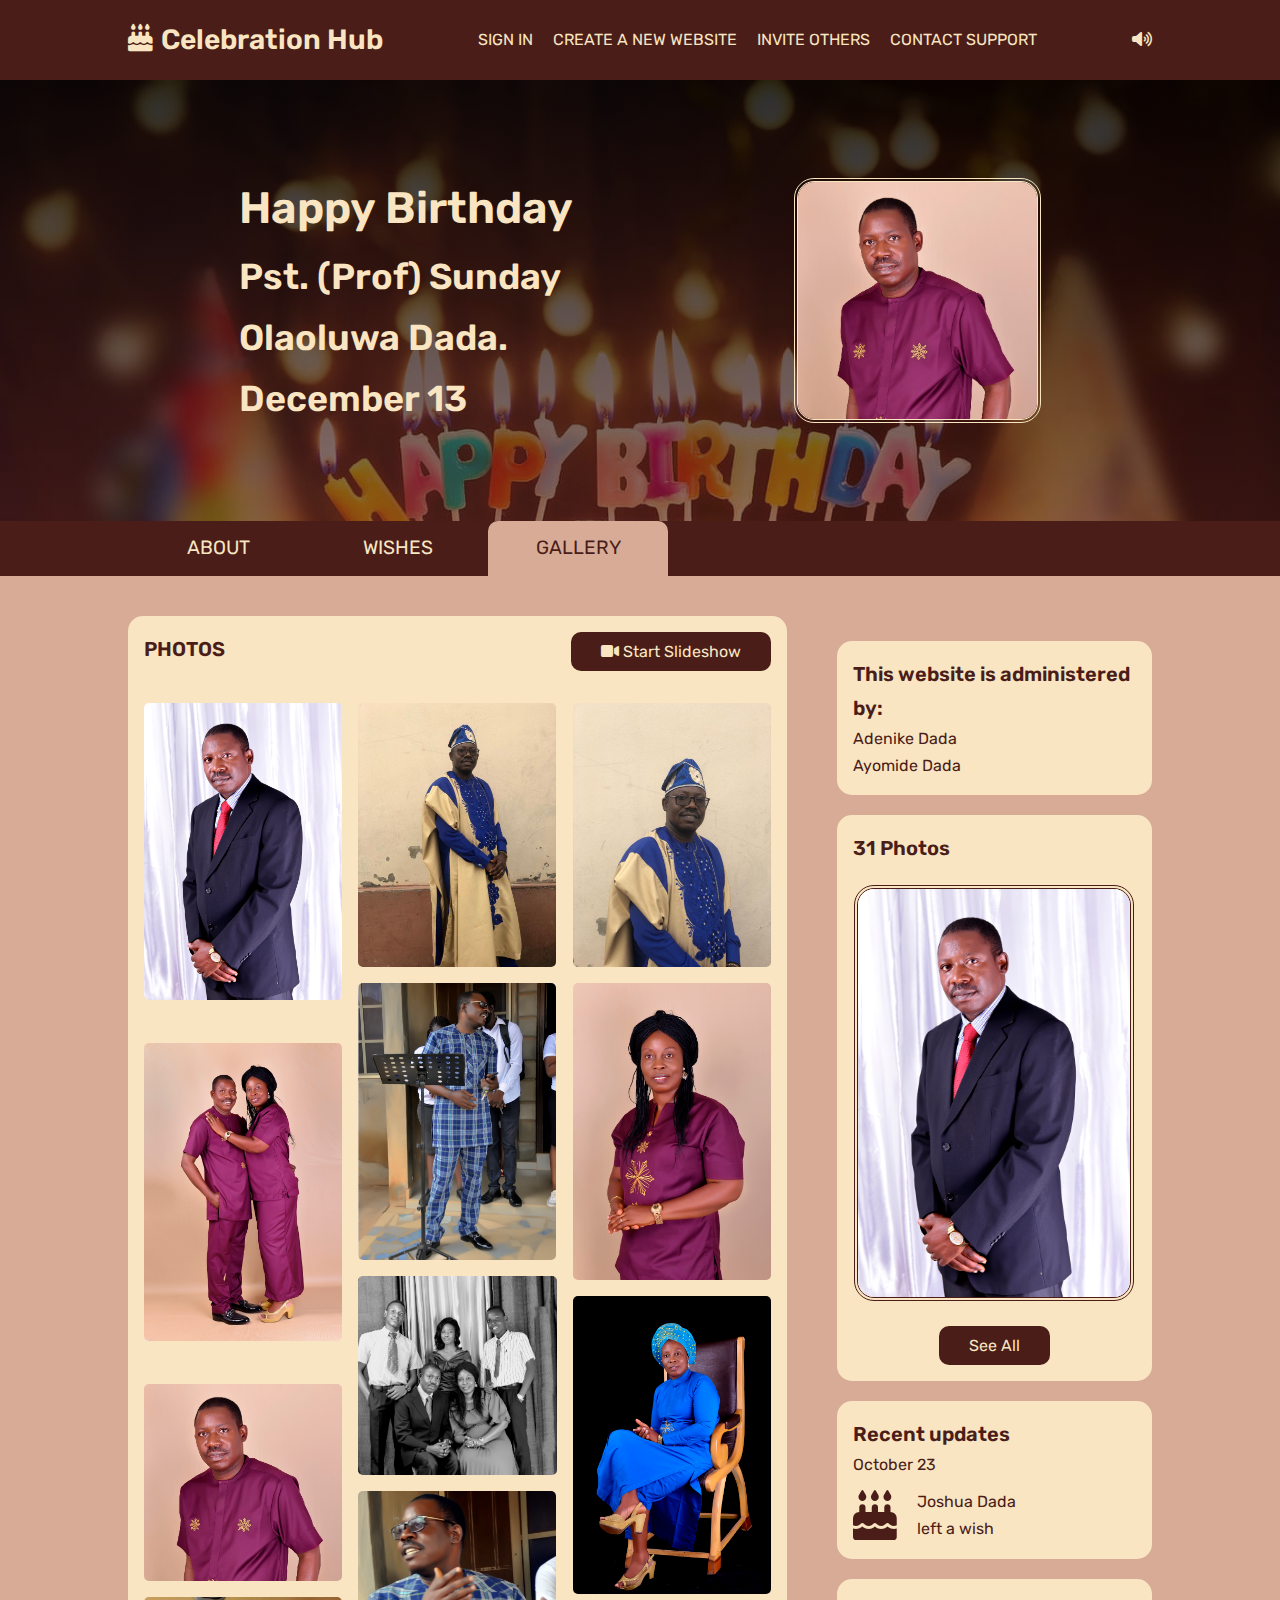
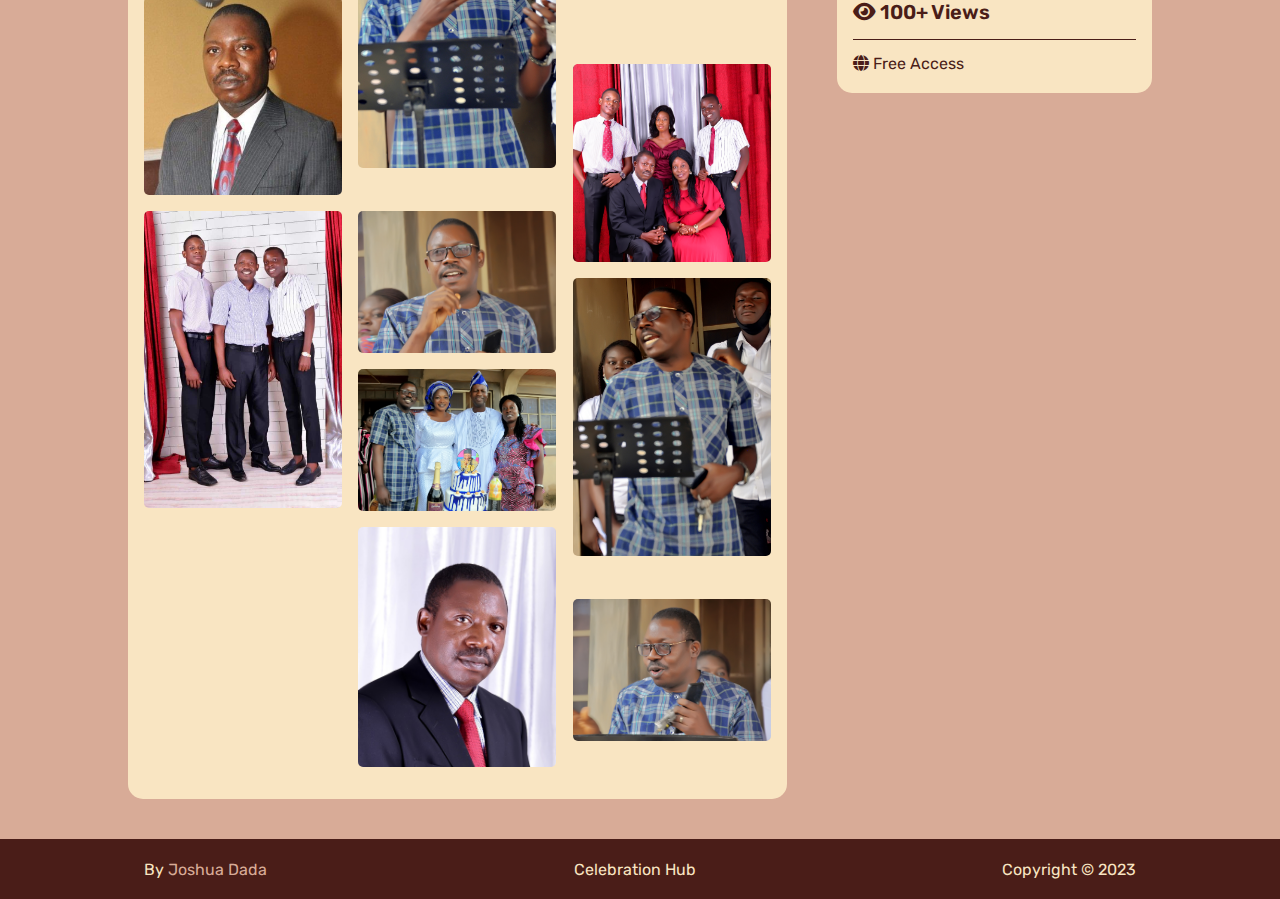
==== gallery.html @ 8f3d69f4 "Celebration Hub" ====
<!DOCTYPE html>
<html lang="en">
<head>
    <meta charset="UTF-8">
    <meta name="viewport" content="width=device-width, initial-scale=1.0">
    <title>Sunday Dada || Celebration Hub</title>
    <link rel="stylesheet" href="https://cdnjs.cloudflare.com/ajax/libs/font-awesome/6.5.1/css/all.min.css">
    <link rel="stylesheet" href="./CSS/all.min.css">
    <link rel="stylesheet" href="./CSS/styles.css">
</head>
<body>
    <div class="display-normal">
        <!-- HEADER -->

        <div class="header">
            <div class="container">
                <div class="hdr-1">
                    <i class="fa-solid fa-cake"></i>
                    <h2>Celebration Hub</h2>
                </div>
                
                <div class="hdr-2">
                    <ul>
                        <li>Sign In</li>
                        <li>Create a new Website</li>
                        <li>Invite Others</li>
                        <li>Contact Support</li>
                    </ul>
                </div>
                
                <div class="hdr-3">
                    <i class="fa-solid fa-volume-up"></i>
                    <i class="fa-solid fa-bars bar-btn"></i>
                </div>
            </div>
        </div>
    
        <!-- Welcome-Display -->
    
        <div id="top" class="welcome-display">
            <div class="container"> 
                <h1>
                    <span>Happy Birthday</span> <br>
                    Pst. (Prof) Sunday <br> Olaoluwa Dada. <br> December 13
                </h1>
                <img src="./Img/5.JPG" alt="celebrant-img">
            </div>
        </div>
    

        <!-- Sub Header -->

        <div class="sub-header">
            <div class="container">
                <ul>
                    <li onclick="window.location = './index.html'" class="link-1">ABOUT</li>
                    <li class="link-2">WISHES</li>
                    <li class="link-3 active">GALLERY</li>
                </ul>
            </div>
        </div>
        
        <!-- DIVISION -->
        
        <div class="division">
            <div class="container">
                <div class="div-1">
                    <!-- GALLERY SECTION -->
                    
                    <div class="gallery">
                        <div class="gall-hd"> 
                            <h3>PHOTOS</h3>
                            <button class="btn slide-btn1"><i class="fa-solid fa-video"></i> Start Slideshow</button>
                        </div>
                        
                        <div class="pictures">
                            <div class="pic">
                                <img src="./Img/1.JPG" alt="">
                            </div>
                            <div class="pic">
                                <img src="./Img/2.JPG" alt="">
                            </div>
                            <div class="pic">
                                <img src="./Img/3.JPG" alt="">
                            </div>
                            <div class="pic">
                                <img src="./Img/4.JPG" alt="">
                            </div>
                            <div class="pic">
                                <img src="./Img/5.JPG" alt="">
                            </div>
                            <div class="pic">
                                <img src="./Img/6.JPG" alt="">
                            </div>
                            <div class="pic">
                                <img src="./Img/7.JPG" alt="">
                            </div>
                            <div class="pic">
                                <img src="./Img/8.JPG" alt="">
                            </div>
                            <div class="pic">
                                <img src="./Img/9.JPG" alt="">
                            </div>
                            <div class="pic">
                                <img src="./Img/10.JPG" alt="">
                            </div>
                            <div class="pic">
                                <img src="./Img/11.JPG" alt="">
                            </div>
                            <div class="pic">
                                <img src="./Img/12.JPG" alt="">
                            </div>
                            <div class="pic">
                                <img src="./Img/13.JPG" alt="">
                            </div>
                            <div class="pic">
                                <img src="./Img/14.JPG" alt="">
                            </div>
                            <div class="pic">
                                <img src="./Img/15.JPG" alt="">
                            </div>
                            <div class="pic">
                                <img src="./Img/16.JPG" alt="">
                            </div>
                            <div class="pic">
                                <img src="./Img/17.JPG" alt="">
                            </div>
                            <div class="pic">
                                <img src="./Img/18.JPG" alt="">
                            </div>
                            <div class="pic">
                                <img src="./Img/19.JPG" alt="">
                            </div>
                            <div class="pic">
                                <img src="./Img/20.JPG" alt="">
                            </div>
                            <div class="pic">
                                <img src="./Img/21.JPG" alt="">
                            </div>
                            <div class="pic">
                                <img src="./Img/22.JPG" alt="">
                            </div>
                            <div class="pic">
                                <img src="./Img/23.JPG" alt="">
                            </div>
                            <div class="pic">
                                <img src="./Img/24.JPG" alt="">
                            </div>
                        </div>

                    </div>
                </div>
                
                <div class="div-2">
                    <div class="sub sub-one">
                        <h3>This website is administered by:</h3>
                        <p>Adenike Dada</p>
                        <p>Ayomide Dada</p>
                    </div>

                    <div class="sub sub-two">
                        <h3>31 Photos</h3>
                        <div class="img-container">
                            <img src="./Img/1.JPG" alt="">
                        </div>

                        <button class="btn see-all">See All</button>
                    </div>
                    
                    <div class="sub sub-three">
                        <h3>Recent updates</h3>
                        <p class="date">October 23</p>
                        <div class="info">
                            <i class="fa-solid fa-cake"></i>
                            <div>
                                <p>Joshua Dada</p>
                                <a href="#">left a wish</a>
                            </div>
                        </div>
                    </div>
                    
                    <div class="sub sub-four">
                        <h3>
                            <i class="fa-solid fa-eye"></i>
                            100+ Views
                        </h3>
                        
                        <p><i class="fa-solid fa-globe"></i> Free Access</p>
                    </div>
                </div>
            </div>
        </div>
        
        
        <!-- back to top -->
        
        <a href="#top"><div class="back-2-top">
            <i class="fa-solid fa-chevron-up"></i>
        </div></a>
        
        <!-- FOOTER -->
        
        <footer>
            <div class="container">
                
                <p>By <a href="https://developerdeejosh.netlify.app">Joshua Dada</a></p>
                
                <p>Celebration Hub</p>
                
                <p>Copyright &copy; 2023</p>
            </div>
        </footer> 
    </div>
    <div class="slide-view">
        <i class="font fa-solid fa-chevron-left"></i>
        <div class="slide-img">
            <button class="btn slide-btn2"><i class="fa-solid fa-video"></i> Start Slideshow</button>
            <img src="./Img/10.JPG" alt="">
        </div>
        <i class="font fa-solid fa-chevron-right"></i>

        <p class="count-indicator"><span id="count">1</span> of 24</p>
        <p class="x-mark"><i class="fa-solid fa-xmark"></i></p>
    </div>
    
    <script src="./script2.js"></script>
</body>
</html>
---- CSS/styles.css ----
/********* GOOGLE FONTS *********/
@import url('https://fonts.googleapis.com/css2?family=Rubik:wght@300;400;500;600;700&display=swap');
/********* VARIABLES CSS *********/
:root 
{
  --header-height: 3.5rem; /*56px*/

  /******* Colors *******/  /*Color mode HSL(hue, saturation, lightness)*/
 
  /* --color-white: hsl(252, 30%, var(--white-color-lightness));
  --color-light: hsl(252, 30%, var(--light-color-lightness)); */
  --color-gray: rgb(158, 152, 179);
  /* --color-primary: hsl(278, 73%, 47%); */
  /* --color-primary: hsl(var(--primary-color-hue), 73%, 47%);
  --color-dark: hsl(252, 30%, var(--dark-color-lightness)); */

  --color-white: #FFF;
  --color-primary:#F9E5C2;
  --color-dark: #4A1D18;
  --color-dark: #4A1D18;
  --color-light: #DEB7AA;
  --color-light: #E4B9A8;
  --color-light: #D8AB97;
  /* --color-light: #200605; */

  /******* Font and typography *******/
  /*.5rem = 8px | 1rem = 16px ...*/
  --body-font: 'Rubik', sans-serif;
  --h1-font-size: 2.25rem;
  --h2-font-size: 1.75rem;
  --h3-font-size: 1.25rem;
  --normal-font-size: 1rem;
  --small-font-size: .875rem;

  /******* Font weight *******/
  --font-medium: 400;
  --font-semi-bold: 600;

  /******* Margenes Bottom *******/
  /*.5rem = 8px | 1rem = 16px ...*/
  --m-0-5: .5rem;
  --m-0-75: .75rem;
  --m-1: 1rem;
  --m-1-5: 1.5rem;
  --m-2: 2rem;
  --m-2-5: 2.5rem;

  /******* Card padding *******/
  --card-padding:1.9rem 0.95rem;

  /******* Border radius *******/
  --border-radius: 1.25rem;

  /******* Box shadow *******/
  --box-shadow: 0px 5px 20px 0px rgba(69, 67, 96, 0.1);
}

  
/******* Scroll Bar *******/

/* ::-webkit-scrollbar{
  width: 16px;
}


::-webkit-scrollbar-track {
  box-shadow: inset 0 0 5px rgb(26, 26, 26);
  background-color: rgb(204, 204, 204);
} */


/* Handle */
/* ::-webkit-scrollbar-thumb {
  background-color: var(--color-primary);
} */



/******* Responsive Typography *******/
@media screen and (max-width:992px) {
  :root{
    --h1-font-size: 1.75rem;
    --h2-font-size: 1.5rem;
    --h3-font-size: 1rem;
    --normal-font-size: .938rem;
    --small-font-size: .813rem;
  }

}

/******* Base *******/
*{
  margin: 0;
  padding: 0;
  box-sizing: border-box;
  scroll-behavior: smooth;
}

html{
  scroll-behavior: smooth;
}

body,input,button,textarea{
  font-family: var(--body-font);
  font-size: var(--normal-font-size);
}

body{
  background-color: var(--color-light);
  color: var(--color-dark);
  line-height: 1.7;
  font-weight: var(--font-medium);
  position: relative;
}

img{
  max-width: 100%;
  height: auto;
  vertical-align: middle;
}

ul{
  list-style: none;
}

a{
  text-decoration: none;
  color: var(--color-dark);
}

h1,h2,h3{
  font-weight: var(--font-semi-bold);
}

h1{
  font-size: var(--h1-font-size);
}

h2{
  font-size: var(--h2-font-size);
}

h3{
  font-size: var(--h3-font-size);
}

.btn{
  background-color: var(--color-dark);
  color: var(--color-primary);
  padding: 10px 30px;
  border: none;
  border-radius: 10px;
}

@media screen and (max-width: 600px) {
  .btn{
    padding: 5px 10px;
  }
}

.btn:hover{
  cursor: pointer;
}

.fa-solid{
  cursor: pointer;
}

/******* Layout *******/
.container{
  max-width: 1024px;
  margin: auto;
  /* overflow: hidden; */
}


/* BASIC STYLING */

/* HEADER */

.header{
  background-color: var(--color-dark);
  color: var(--color-primary);
  padding: var(--m-1);
}

.header .container{
  display: flex;
  justify-content: space-between;
  align-items: center;
}

.hdr-1{
  display: flex;
  align-items: center;
  gap: 8px;
}

.hdr-1 i{
  font-size: var(--h2-font-size);
  padding-bottom: 4px;
}

.hdr-2 ul{
  display: flex;
  justify-content: space-between;
  gap: 20px;
  text-transform: uppercase;
}

.hdr-3 .fa-bars{
  display: none;
}


/* WELCOME DISPLAY */

.welcome-display{
  height: 49vh;
  background: linear-gradient(#4a1d1867, #4a1d185b), url(/Img/bg-1.jpg);
  background: linear-gradient(rgba(0, 0, 0, 0.815), #4a1d189c), url(/Img/bg-1.jpg);
  background-repeat: no-repeat;
  background-size: cover;
  /* background-position: center; */
}

.welcome-display .container{
  display: flex;
  justify-content: space-around;
  align-items: center;
  padding: var(--m-1) 0;
  height: 100%;
}

.welcome-display h1{
  color: var(--color-primary);
}

.welcome-display h1 span{
  font-size: calc(var(--h1-font-size) + 8px);
}

.welcome-display img{
  height: 245px;
  border-radius: 20px;
  border: 4px double var(--color-primary);
}


/* SUN HEADER */

.sub-header{
  background-color: var(--color-dark);
  color: var(--color-primary);
  padding: 0 var(--m-0-75);
}

.sub-header ul{
  width: 65%;
  display: flex;
  /* justify-content: space-between; */
}

.sub-header li{
  width: 180px;
  height: 55px;
  display: flex;
  justify-content: center;
  align-items: center;
  text-align: center;
  font-size: larger;
  border-radius: 10px 10px 0 0;
  transition: all .5s;
}

.sub-header li:hover{
  cursor: pointer;
  border: 1px solid var(--color-light);
}

.active{
  color: var(--color-dark);
  background-color: var(--color-light);
}

/* DIVISION */

.division .container{
  padding: var(--m-2-5) 0;

  display: flex;
  justify-content: center;
  gap: 50px;
}

.div-1{
  width: 70%;
}

.celebrant-about{
  margin-top: var(--m-2);
}


/* WISHES */

.wishes{
  margin-top: var(--m-2-5);
}

.wish-container{
  margin-top: var(--m-1-5);
  padding: var(--m-1-5);
  display: flex;
  justify-content: center;
  background-color: var(--color-primary);
  border-radius: 15px;
  align-items: center;
  gap: 20px;
}

.wish-container i{
  font-size: 60px;
}


.enter-wish{
  margin: var(--m-2-5) 0;
  background-color: var(--color-primary);
  padding: var(--m-1-5);
  border-radius: 20px;
}

.enter-wish textarea{
  margin-top: var(--m-1);
  width: 100%;
  height: 200px;
  border: 1px solid var(--color-dark);
  border-radius: 10px;
  resize: none;
  padding: var(--m-1);
  color: var(--color-dark);
}

.enter-wish textarea:focus{
  border: 1px solid var(--color-dark);
  outline: none;
}

.btn-ctnr{
  display: flex;
  justify-content: end;
  margin-top: var(--m-1);
}

/* DIV 2 */

.div-2 {
  margin-top: 25px;
}

.div-2 .sub{
  background-color: var(--color-primary);
  padding: var(--m-1);
  border-radius: 15px;
  margin-bottom: 20px;
}

.img-container{
  height: 425px;
  display: flex;
  align-items: center;
  justify-content: center;
  margin-top: var(--m-1);
}

.sub-two img{
  max-width: 280px;
  margin: auto;
  border-radius: 20px;
  border: 4px double var(--color-dark);
  /* border: 2px dotted var(--color-dark); */
  transition: all 1s;
  height: fit-content;
}

.sub-two button{
  margin: 20px auto 0;
  display: block;
}

.sub-three .info{
  display: flex;
  gap: 20px;
  align-items: center;
  margin-top: 10px;
}

.info i{
  font-size: 50px;
}

.sub-four h3{
  padding-bottom: 10px;
}

.sub-four p{
  border-top: 1px solid var(--color-dark);
  padding-top: 10px;
}

/* back to top */

.back-2-top{
  display: none;
  position: fixed;
  bottom: 30px;
  right: 100px;

  border:  1px solid var(--color-dark);
  width: 40px;
  height: 40px;
  display: flex;
  justify-content: center;
  align-items: center;
  border-radius: 50px;
  font-size: 30px;
}


/* FOOTER */

footer{
  border-top: 1px solid var(--color-dark);
  background-color: var(--color-dark);
  color: #F9E5C2;
  text-align: center;
}

footer .container{
  display: flex;
  justify-content: space-between;
  padding: var(--m-1);
}

footer a{
  color: var(--color-light);
}




/* STYLING GALLERY */

.gallery{
  background-color: var(--color-primary);
  padding: var(--m-1);
  border-radius: 15px;
}

.gall-hd{
  display: flex;
  justify-content: space-between;
  margin-bottom: var(--m-2);
}

.pictures{
  margin-left: auto;
  margin-right: auto;
  display: column;
  columns: 3;
  gap: 1em;
  margin-top: var(--m-1);
}

@media screen and (max-width: 600px) {
  .pictures{
    columns: 2;
  }
}

.pictures img{
  margin-bottom: 1em;
  border-radius: 5px;
  cursor: pointer;
}

/* SLIDE SHOW VIEW */


.slide-view{
  display: none;
  padding: var(--m-0-5);
  display: flex;
  justify-content: center;
  align-items: center;
  gap: 20px;
  height: 100vh;
  position: relative;
}

.slide-view .font{
  font-size: 50px;
  color: var(--color-dark);
}



@media screen and (max-width: 500px) {
  .slide-view .font{
    font-size: 25px;
  }

  .slide-img button{
    top: 30px;
  }
}

.slide-img{
  width: 80%;
  text-align: center;
  display: flex;
  flex-direction: column;
  justify-content: center;
  align-items: center;
}

.slide-img img{
  max-height: 80vh;
  border-radius: 10px;
  border: 4px double var(--color-dark);
  transition: all 5s;
}

.animate{
  transform: scale(1.1);
}

.slide-img button{
  position: absolute;
  top: 10px;
  z-index: 10;
}

.count-indicator{
  position: absolute;
  bottom: 10px;
  font-weight: bold;
  font-size: var(--h3-font-size);
}

.x-mark{
  position: absolute;
  top: 0px;
  right: 10px;
  font-size: var(--h2-font-size);
}

/* ALLOW MUSIC */

.overlay{
  position: fixed;
  width: 100%;
  height: 100vh;
  top: 0;
  background-color: #4a1d1898;
  z-index: 18;
}

.allow-play{
  position: fixed;
  top: 50%;
  left: 50%;
  transform: translate(-50%, -50%);
  z-index: 20;
  background-color: var(--color-light);
  padding: var(--m-2);
  border-radius: 10px;
  text-align: center;
  width: fit-content;
}

.btn-cont{
  display: flex;
  gap: 10px;
  justify-content: center;
}


/* MEDIA QUERY */


@media screen and (max-width: 1043px) {
  .container, .division{
    padding: 0 30px;
  }
}

@media screen and (max-width: 900px){
  .division .container{
    flex-wrap: wrap;
  }

  .div-1{
    width: 90%;
  }
}

@media screen and (max-width: 800px){
  .header{
    position: fixed;
    width: 100%;
    top: 0;
  }

  .welcome-display{
    margin-top: 73px;
  }

  .hdr-3{
    display: flex;
    gap: 10px;
    justify-content: center;
  }

  .hdr-3 .fa-solid{
    display: block;
    font-size: 25px;
  }
  
  .hdr-2{
    position: fixed;
    width: 300px;
    max-width: 60%;
    height: 100vh;
    top: 74px;
    transition: all 1s;
    right: 0;
    transform: translate(450px, 0);
    background-color: var(--color-light);
    padding: var(--m-2);
    color: var(--color-dark);
    border: 2px solid var(--color-dark);
  }
  .hdr-2 ul{
    display: flex;
    flex-direction: column;
  }
  .open{
    transform: translate(0, 0);
  }
}

@media screen and (max-width: 600px) {
  .container{
    padding: 0 15px;
  }
  .division{
    padding: 0 15px;
  }

  .hdr-3 .fa-solid{
    display: block;
    font-size: 20px;
  }

  .welcome-display .container{
    padding: 30px 15px;
  }

  .welcome-display{
    height: 75vh;
  }

  .welcome-display .container{
    flex-direction: column;
  }

  .welcome-display h1{
    text-align: center;
    margin-bottom: var(--m-1);
  }

  .welcome-display img{
    height: 200px;
  }

  .div-1{
    width: 100%;
  }
  .back-2-top{
    right: 20px;
    width: 30px;
    height: 30px;
    font-size: 20px;
  }

  .sub-header li{
    padding: 0 10px;
    height: 48px;
  }

  .wish-container{
    gap: 10px;
  }

  .wish-container i{
    font-size: 30px;
  }
}

@media screen and (max-width: 500px) {

  .container{
    padding: 10px;
  }

  .header{
    padding: 10px 0;
  }

  .wish-container{
    flex-direction: column;
    gap: 20px;
  }

  .wish-container i{
    font-size: 45px;
  }

  .allow-play{
    width: 80%;
  }
}
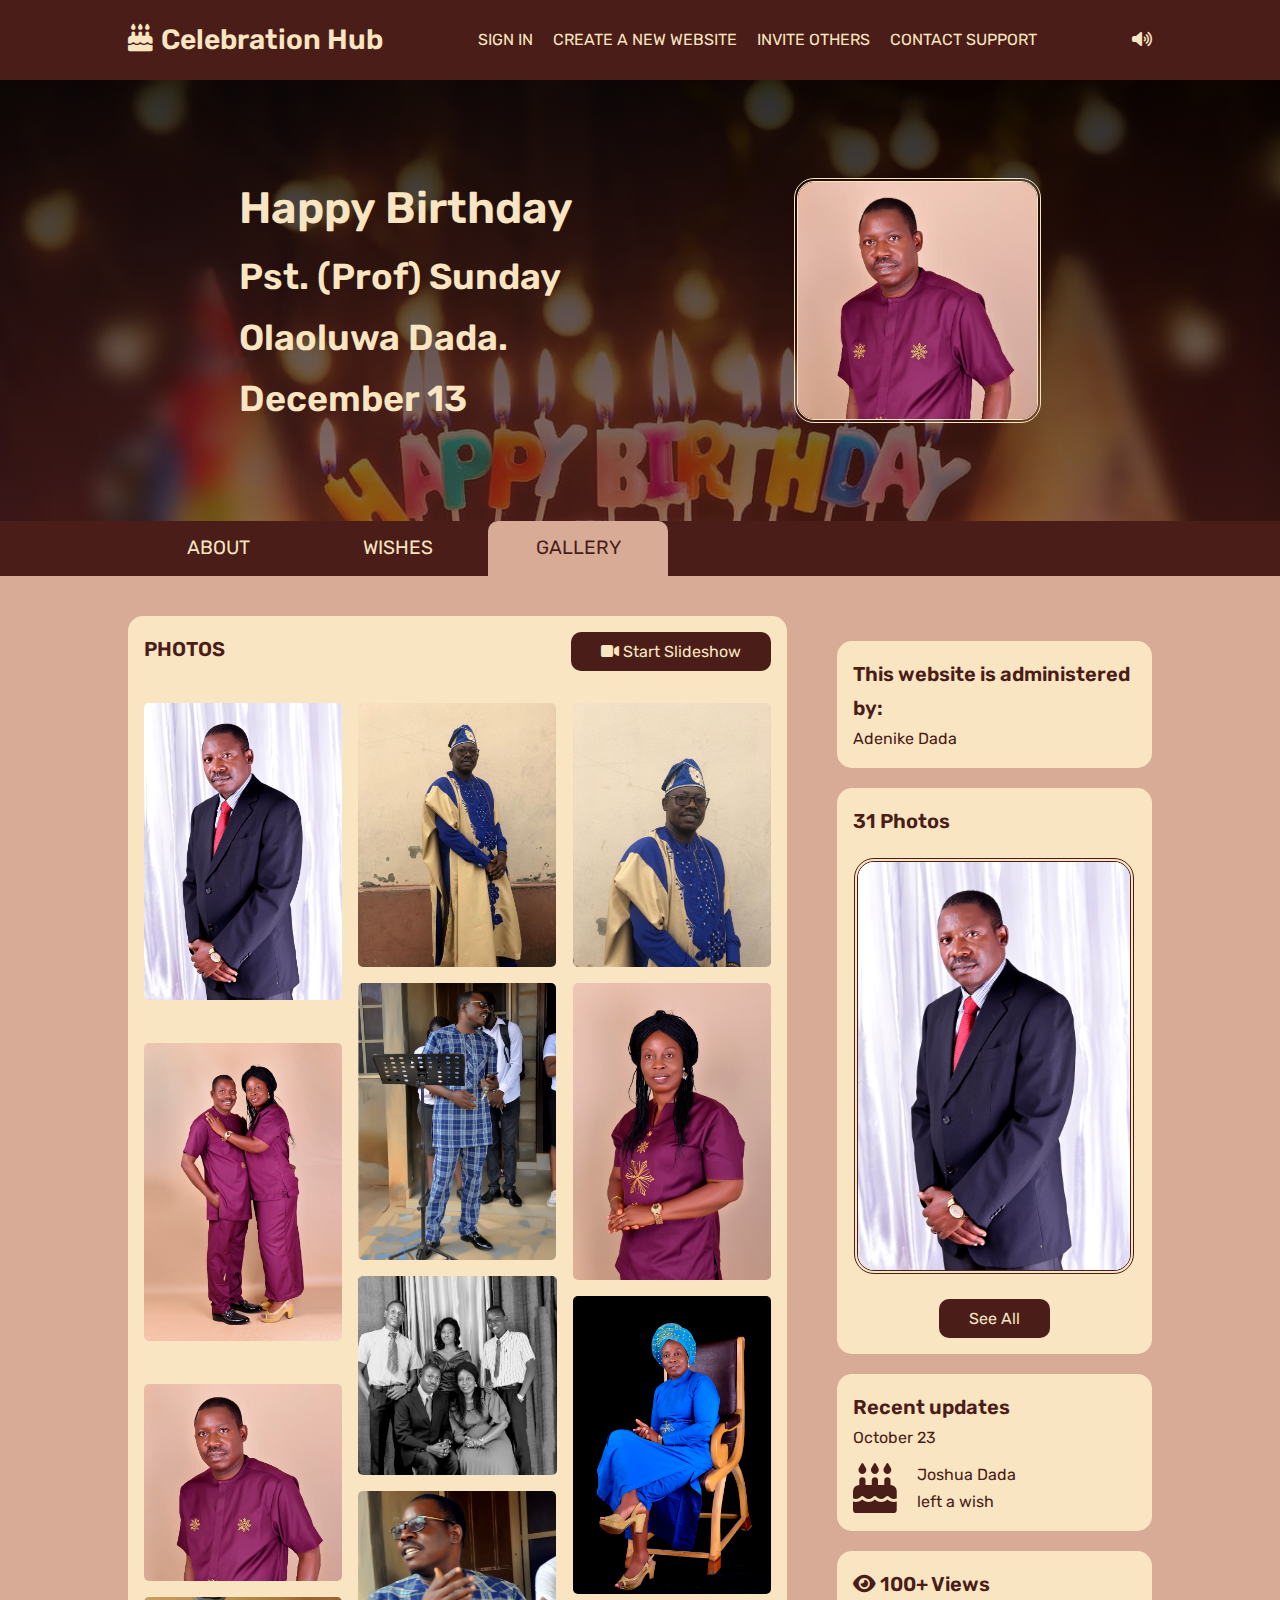
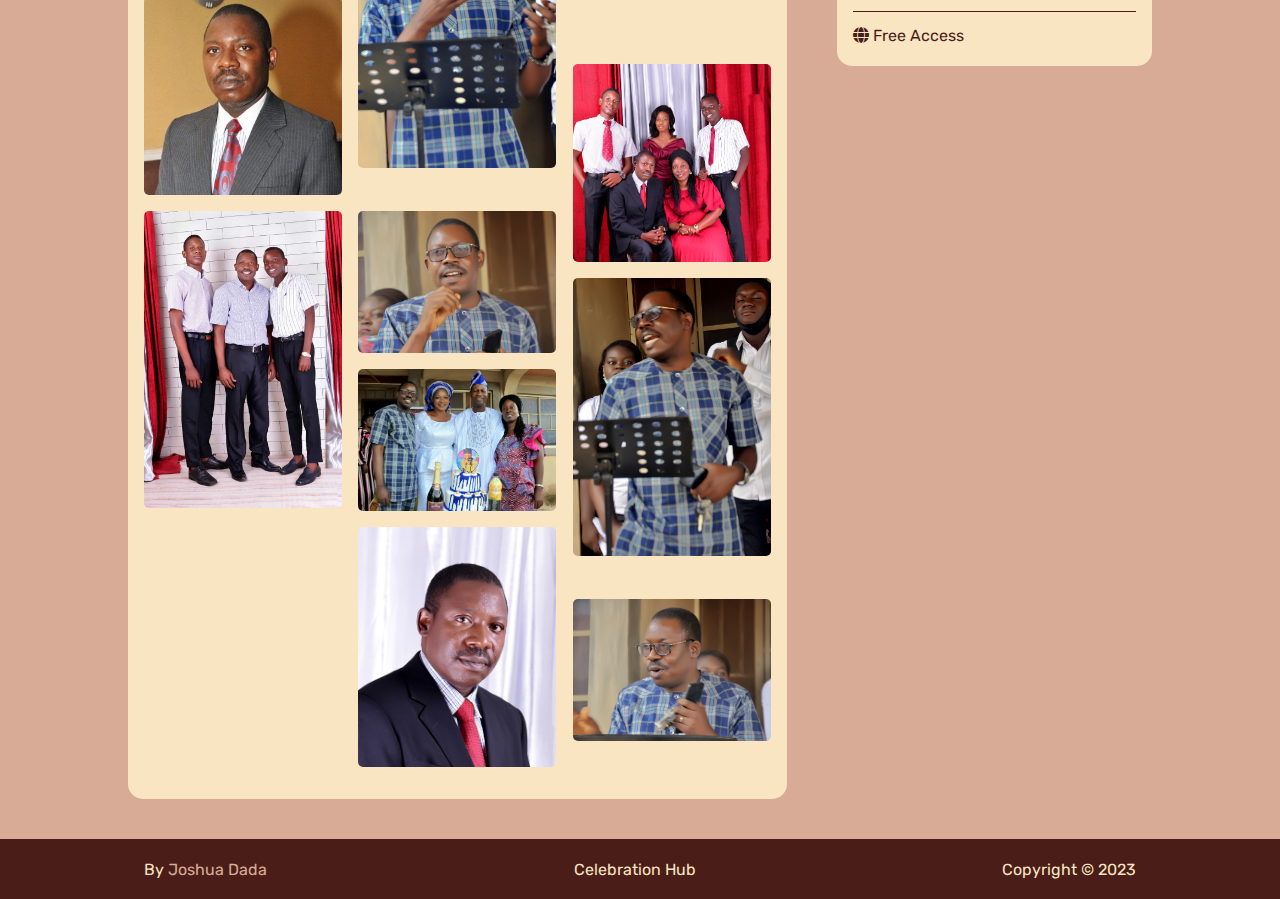
==== commit dc7a6a30: "updated" ====
--- a/gallery.html
+++ b/gallery.html
@@ -155,7 +155,6 @@
                     <div class="sub sub-one">
                         <h3>This website is administered by:</h3>
                         <p>Adenike Dada</p>
-                        <p>Ayomide Dada</p>
                     </div>
 
                     <div class="sub sub-two">
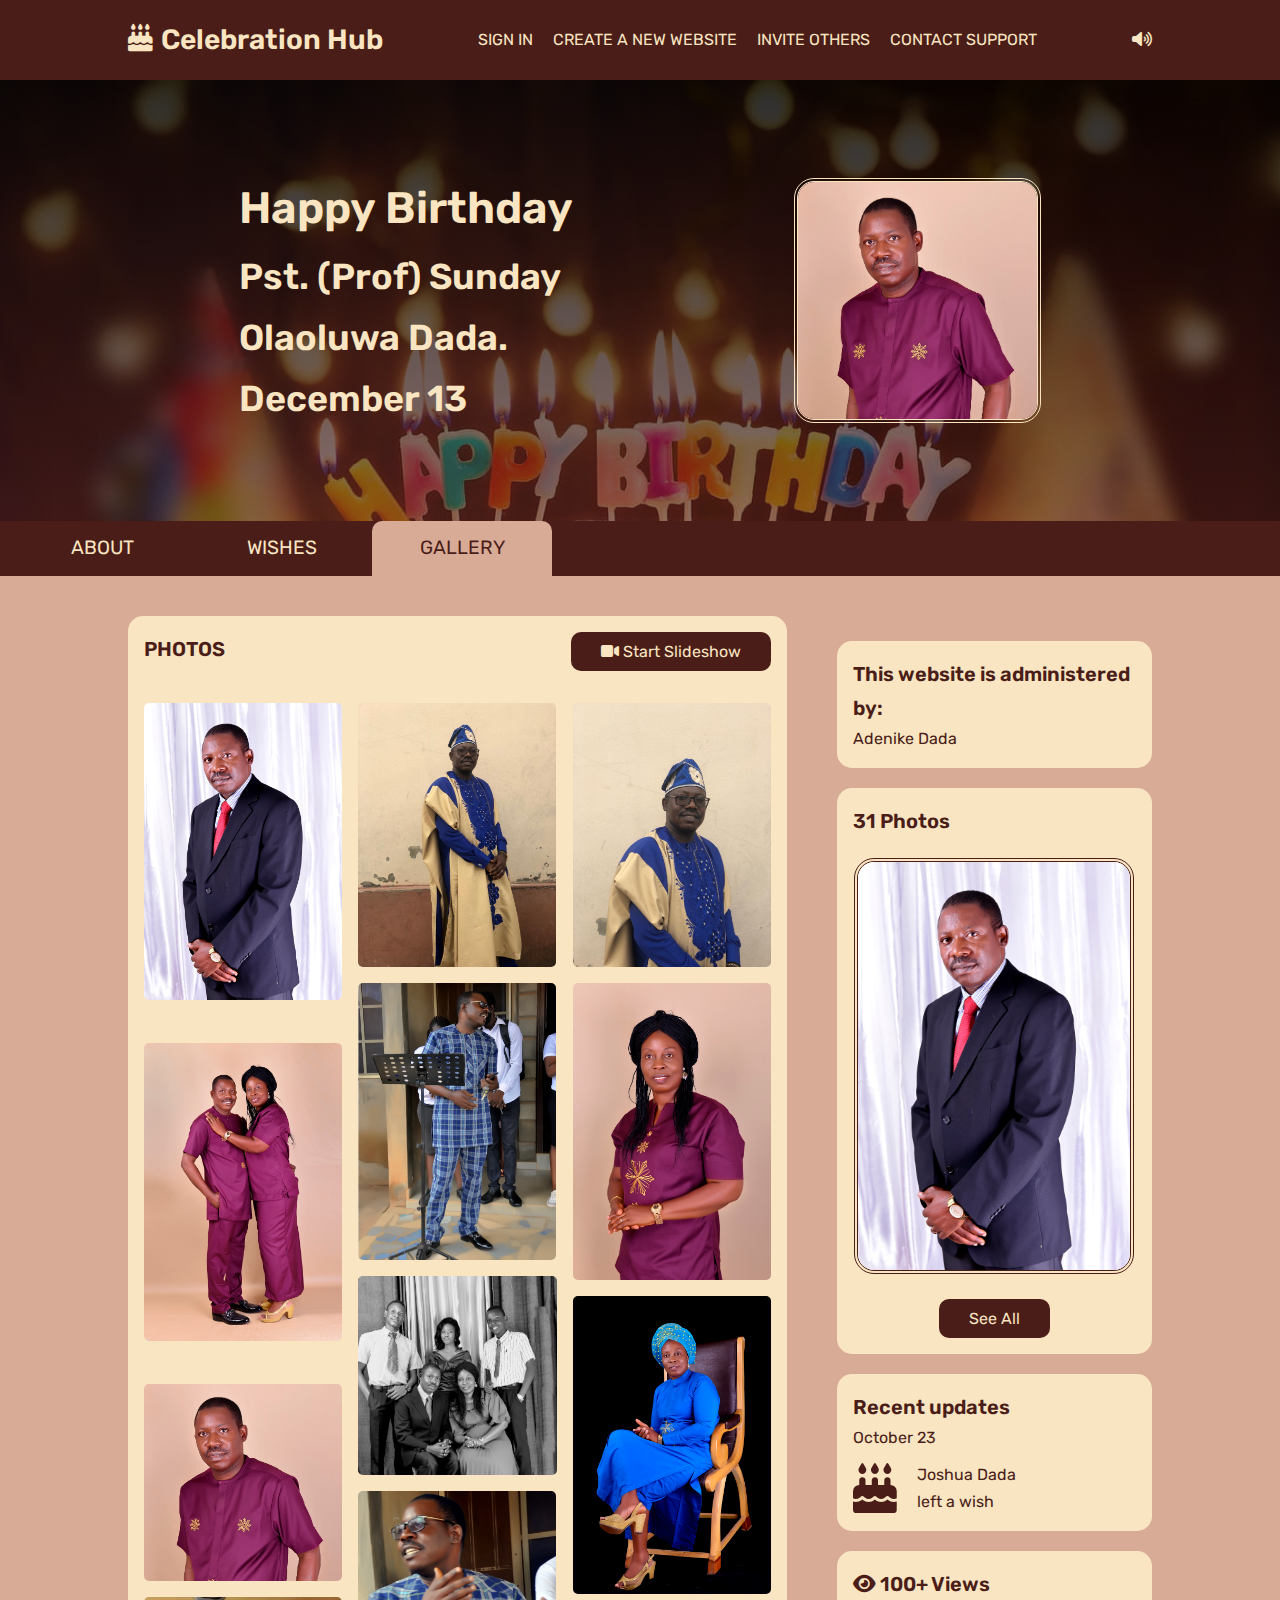
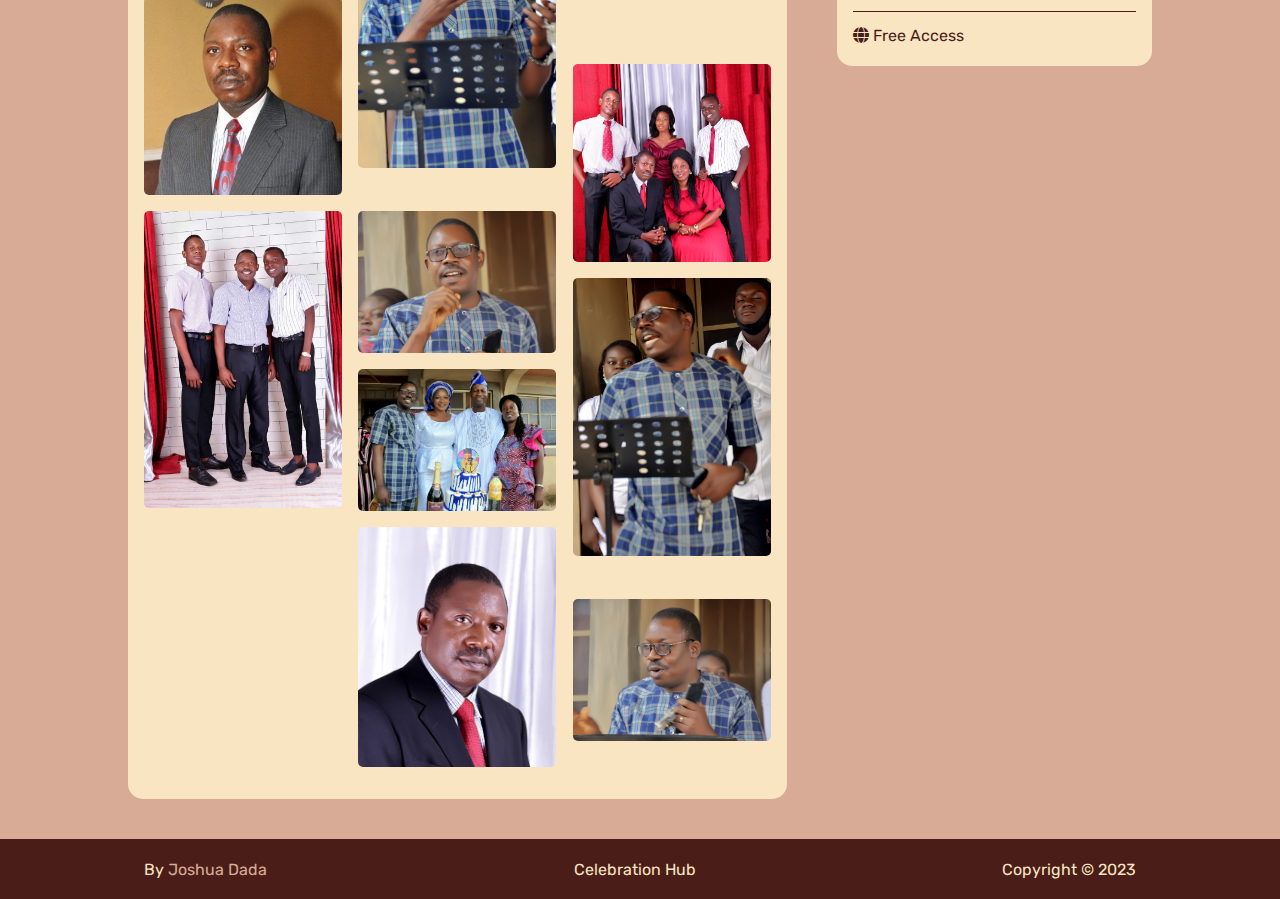
==== commit d53206f4: "updated" ====
--- a/gallery.html
+++ b/gallery.html
@@ -51,13 +51,11 @@
         <!-- Sub Header -->
 
         <div class="sub-header">
-            <div class="container">
-                <ul>
-                    <li onclick="window.location = './index.html'" class="link-1">ABOUT</li>
-                    <li class="link-2">WISHES</li>
-                    <li class="link-3 active">GALLERY</li>
-                </ul>
-            </div>
+            <ul>
+                <li onclick="window.location = './index.html'" class="link-1">ABOUT</li>
+                <li class="link-2">WISHES</li>
+                <li class="link-3 active">GALLERY</li>
+            </ul>
         </div>
         
         <!-- DIVISION -->
